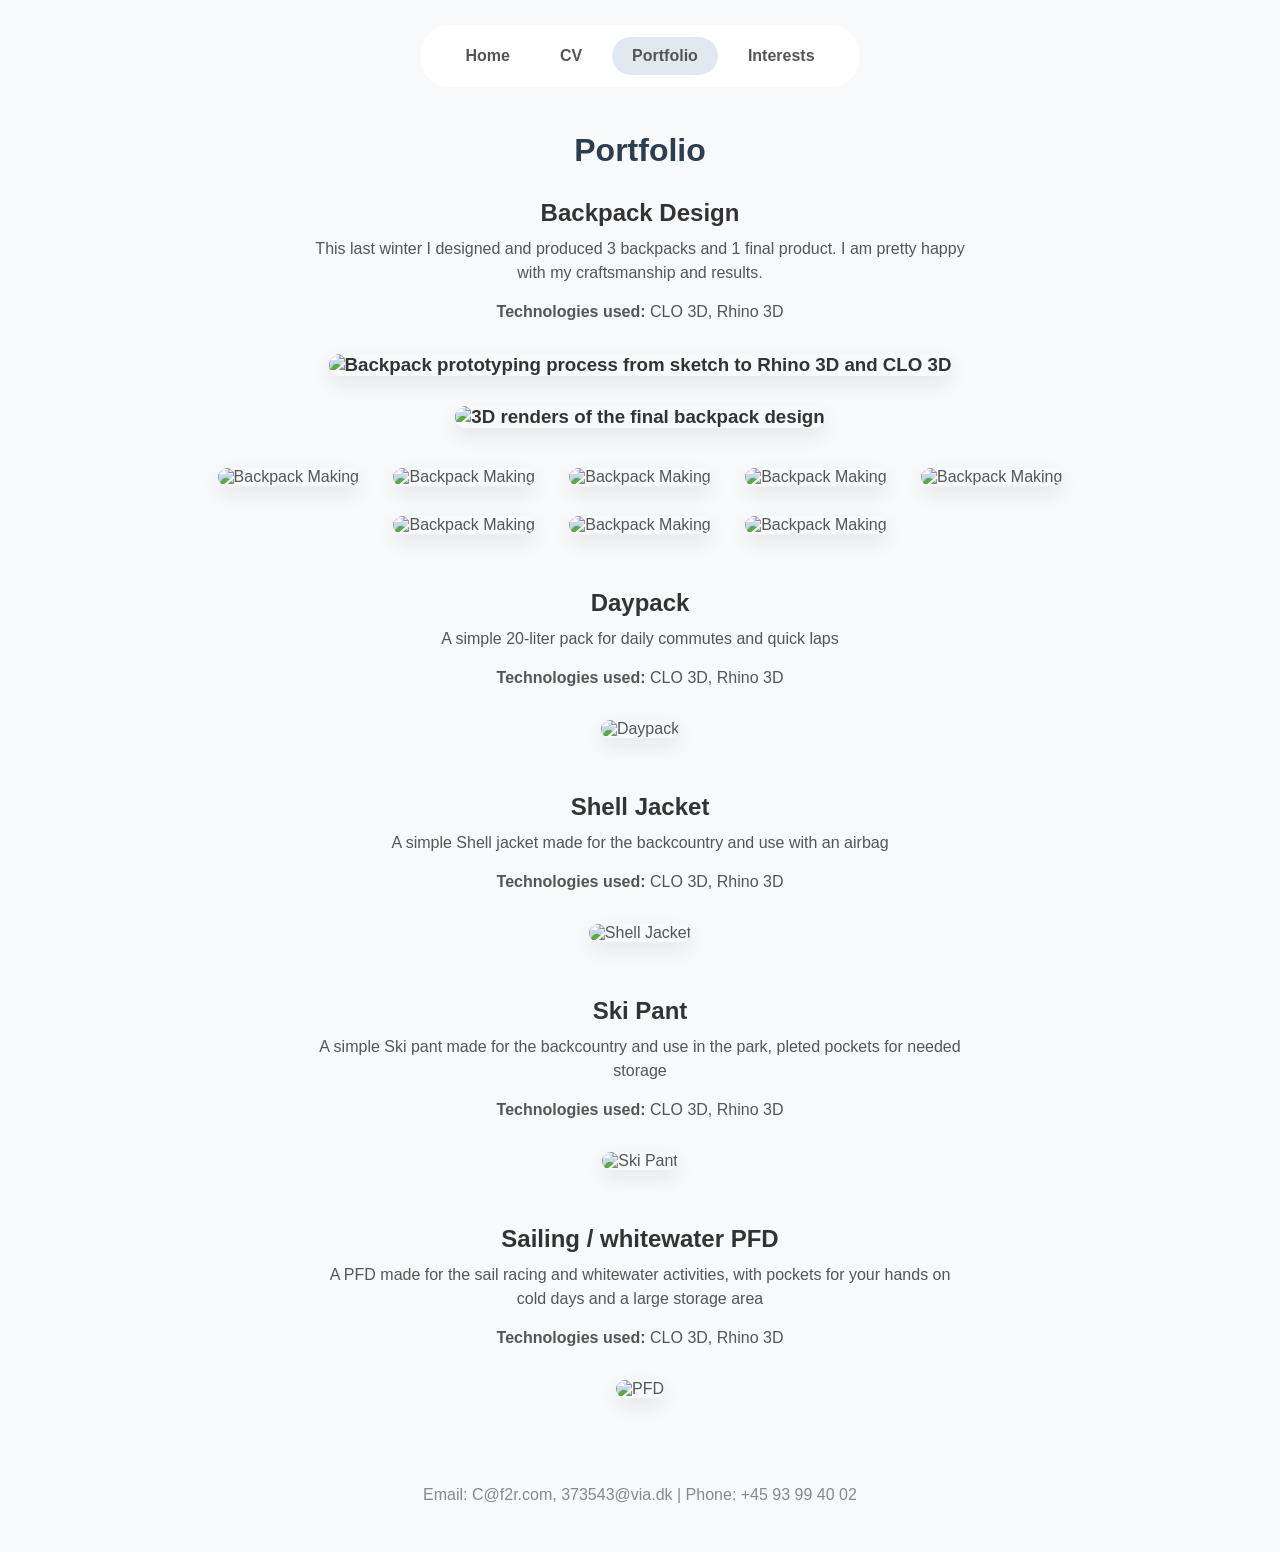
==== portfolio.html @ a856ecea "website" ====
<!DOCTYPE html>
<html lang="en">
<head>
    <meta charset="UTF-8">
    <meta name="viewport" content="width=device-width, initial-scale=1.0">
    <title>Portfolio - Charlie Laursen</title>
    <link rel="stylesheet" href="style.css">
</head>
<body>

    <header>
        <nav>
            <a href="index.html">Home</a>
            <a href="cv.html">CV</a>
            <a href="portfolio.html" class="active">Portfolio</a>
            <a href="interests.html">Interests</a>
        </nav>
    </header>

    <main>
        <h1>Portfolio</h1>

        <section>
            <h2>Backpack Design</h2>
            <p>This last winter I designed and produced 3 backpacks and 1 final product. I am pretty happy with my craftsmanship and results.</p>
            <p><strong>Technologies used:</strong> CLO 3D, Rhino 3D</p>

            
            <h3>
                <img src="images/backpack1.jpg" alt="Backpack prototyping process from sketch to Rhino 3D and CLO 3D" class="large-img">
                <img src="images/backpack_render.jpg" alt="3D renders of the final backpack design" class="large-img">
            </h3>

    
            <div>
                <img src="images/backpack9.jpg" alt="Backpack Making" class="small-img">
                <img src="images/backpack6.jpg" alt="Backpack Making" class="small-img">
                <img src="images/backpack7.jpg" alt="Backpack Making" class="small-img">
                <img src="images/backpack4.jpg" alt="Backpack Making" class="small-img">
                <img src="images/backpack8.jpg" alt="Backpack Making" class="small-img">
                <img src="images/backpack3.jpg" alt="Backpack Making" class="small-img">
                <img src="images/backpack2.jpg" alt="Backpack Making" class="small-img">
                <img src="images/backpack5.jpg" alt="Backpack Making" class="small-img">
            </div>
        </section>

        <section>
            <h2>Daypack</h2>
            <p>A simple 20-liter pack for daily commutes and quick laps</p>
             <p><strong>Technologies used:</strong> CLO 3D, Rhino 3D</p>
            <div class="grid">
                <img src="images/daypack.jpg" alt="Daypack" class="large-img">
            </div>
        </section>

          <section>
            <h2>Shell Jacket</h2>
            <p>A simple Shell jacket made for the backcountry and use with an airbag</p>
             <p><strong>Technologies used:</strong> CLO 3D, Rhino 3D</p>
            <div class="grid">
                <img src="images/jacket.jpg" alt="Shell Jacket" class="large-img">
            </div>
        </section>

         <section>
            <h2>Ski Pant</h2>
            <p>A simple Ski pant made for the backcountry and use in the park, pleted pockets for needed storage</p>
             <p><strong>Technologies used:</strong> CLO 3D, Rhino 3D</p>
            <div class="grid">
                <img src="images/pant.jpg" alt="Ski Pant" class="large-img">
            </div>
        </section>

         <section>
            <h2>Sailing / whitewater PFD</h2>
            <p>A PFD made for the sail racing and whitewater activities, with pockets for your hands on cold days and a large storage area </p>
             <p><strong>Technologies used:</strong> CLO 3D, Rhino 3D</p>
            <div class="grid">
                <img src="images/pfd.jpg" alt="PFD" class="large-img">
            </div>
        </section>

    </main>

    <footer>
        <p>Email: C@f2r.com, 373543@via.dk | Phone: +45 93 99 40 02</p>
    </footer>

</body>
</html>
---- style.css ----
* {
    box-sizing: border-box;
    margin: 0;
    padding: 0;
}

body {
    background-color: #f7f9fa;
    font-family: Arial, sans-serif;
    display: flex;
    flex-direction: column;
    min-height: 100vh;
    text-align: center;
    color: #555;
}

main {
    width: 90%;
    max-width: 1000px;
    margin: 0 auto;
}

section {
    margin-bottom: 40px;
}

nav {
    background-color: #ffffff;
    padding: 12px 20px;
    margin: 25px auto;
    border-radius: 30px;
    width: fit-content;
    max-width: 95%;
    display: flex;
    flex-wrap: wrap;
}

a {
    text-decoration: none;
    padding: 10px 20px;
    color: #555;
    font-weight: bold;
    border-radius: 30px;
    margin: 0 5px;
    transition: background-color 0.2s ease;
    display: inline-block;
}

a:hover {
    background-color: #eef2f5;
    color: #111;
}

a.active {
    background-color: #e2e8f0; 
}

h1 {
    color: #2c3e50;
    margin: 20px 0;
}

h2 {
    color: #333;
    margin: 30px 0 10px 0;
}

h3 {
    color: #333;
    margin-bottom: 10px;
}


p {
    line-height: 1.5;
    max-width: 650px;
    margin: 0 auto 15px auto;
}

img {
    width: 300px;
    height: 220px;
    object-fit: cover; 
    border-radius: 12px;
    box-shadow: 0 8px 20px rgba(0, 0, 0, 0.08);
    margin: 15px;
    vertical-align: middle;
    max-width: 90%;
}

.large-img {
    width: 500px;
    height: auto;
}

.small-img {
    width: 180px;
    height: 180px;
}

footer {
    padding: 30px;
    color: #888;
    margin-top: auto;
}
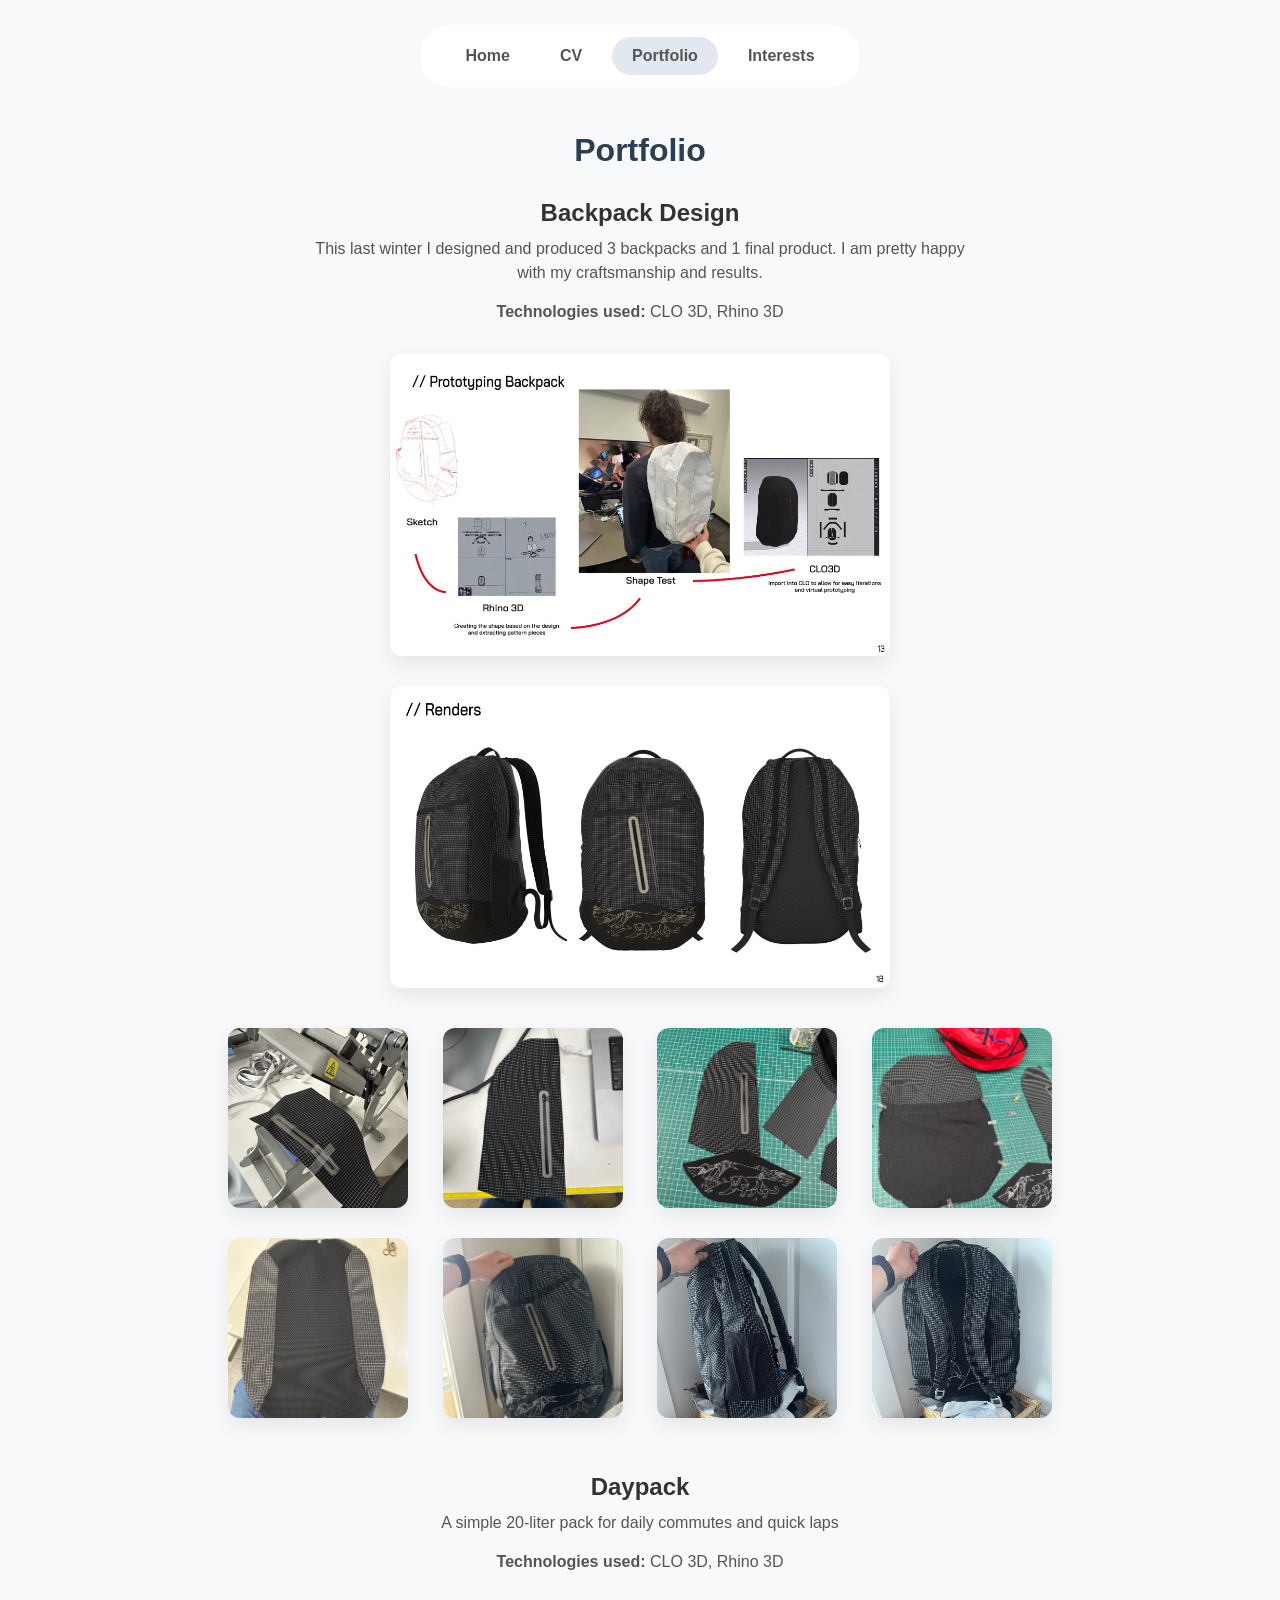
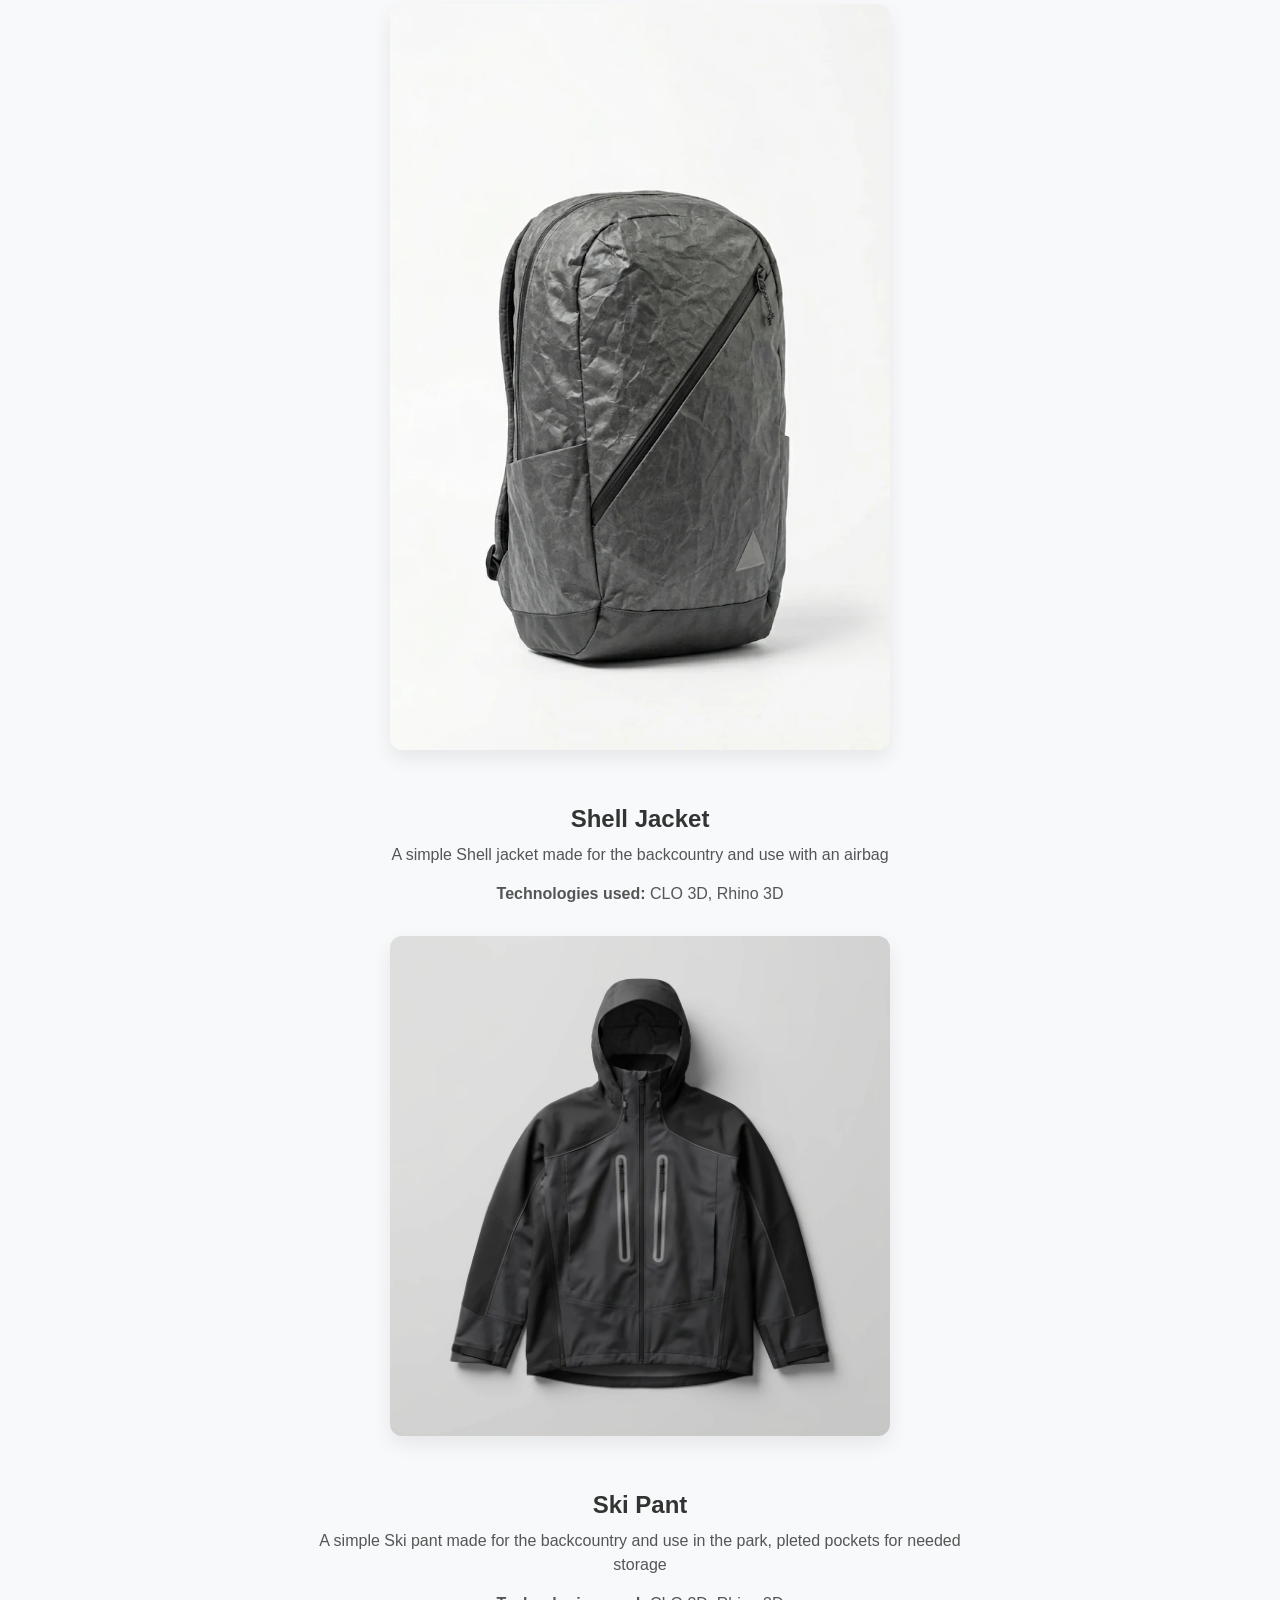
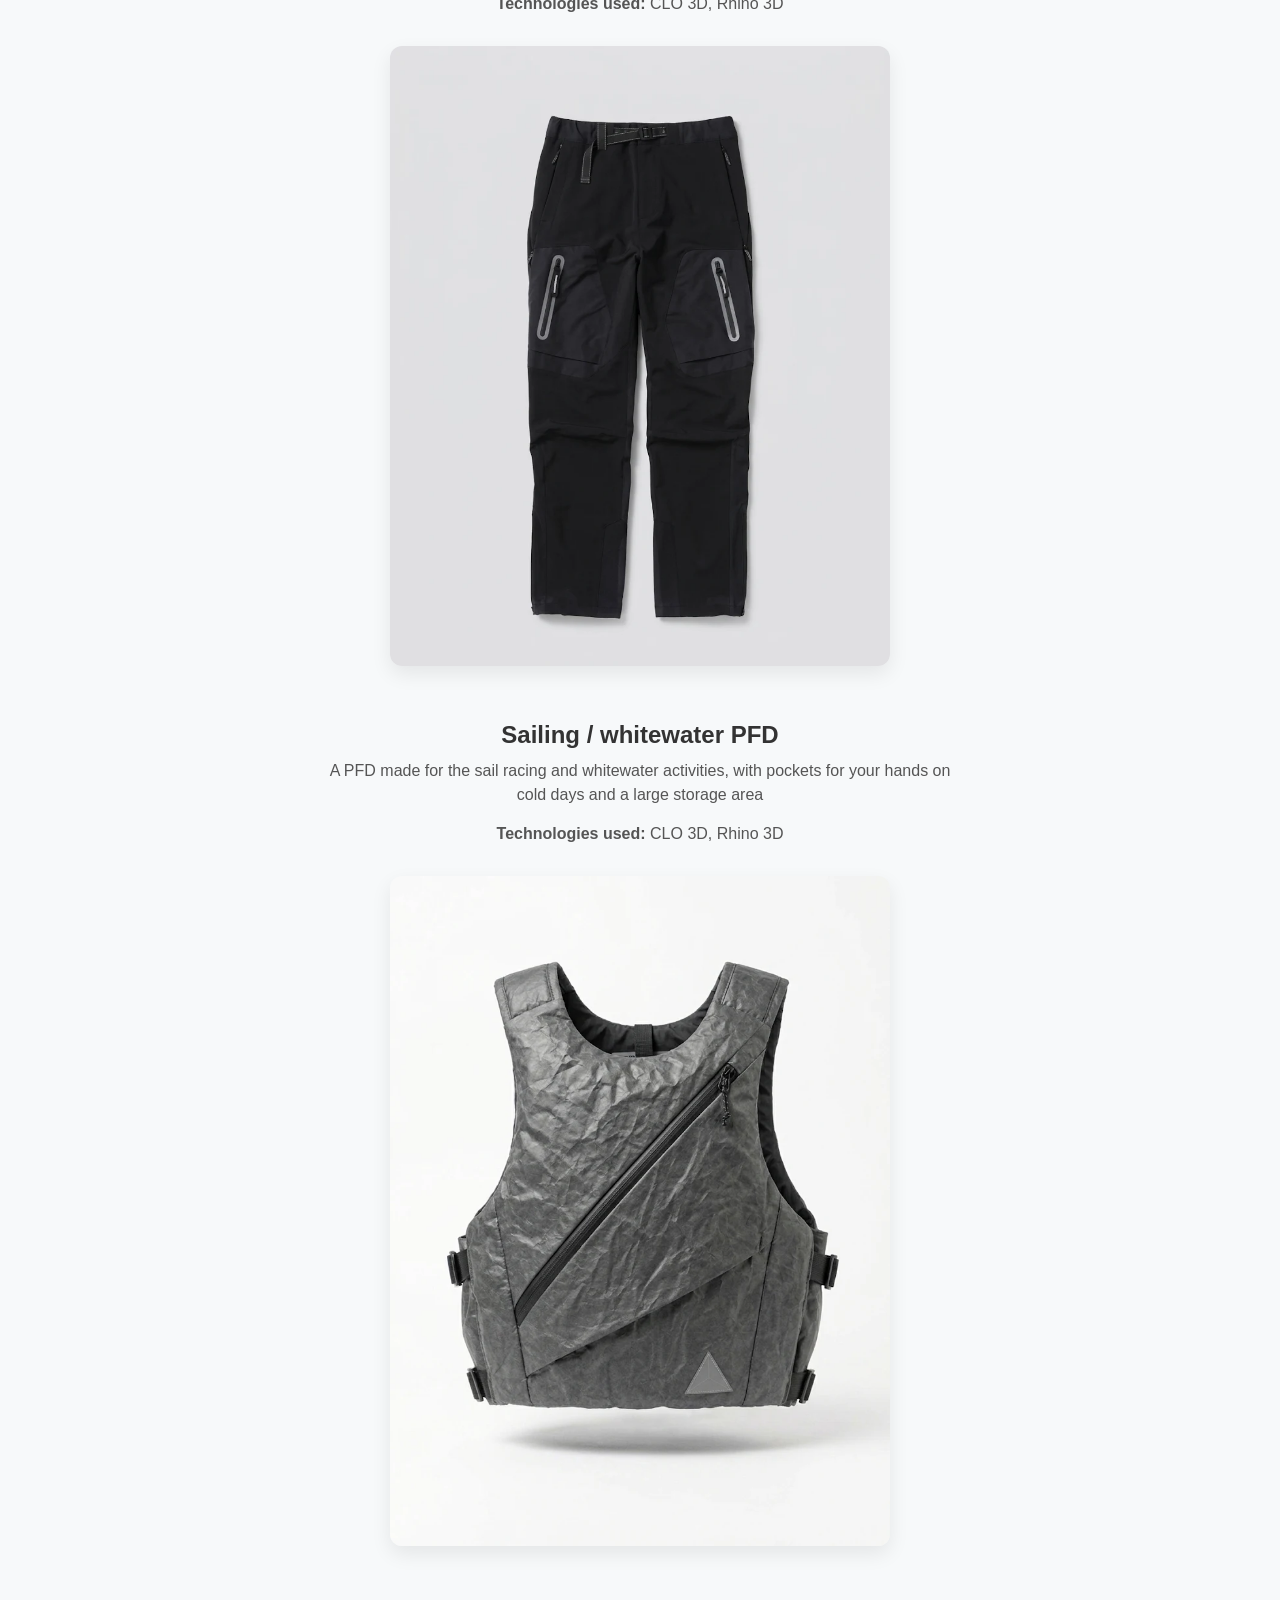
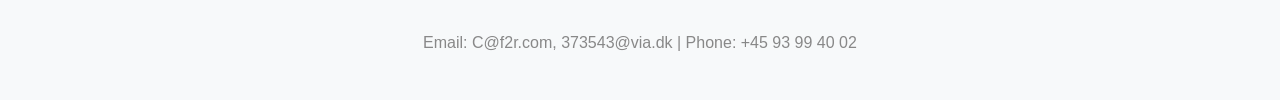
==== commit 0d07da19: "imagesnames" ====
--- a/portfolio.html
+++ b/portfolio.html
@@ -27,20 +27,20 @@
 
             
             <h3>
-                <img src="images/backpack1.jpg" alt="Backpack prototyping process from sketch to Rhino 3D and CLO 3D" class="large-img">
+                <img src="images/Backpack1.jpg" alt="Backpack prototyping process from sketch to Rhino 3D and CLO 3D" class="large-img">
                 <img src="images/backpack_render.jpg" alt="3D renders of the final backpack design" class="large-img">
             </h3>
 
     
             <div>
-                <img src="images/backpack9.jpg" alt="Backpack Making" class="small-img">
-                <img src="images/backpack6.jpg" alt="Backpack Making" class="small-img">
-                <img src="images/backpack7.jpg" alt="Backpack Making" class="small-img">
-                <img src="images/backpack4.jpg" alt="Backpack Making" class="small-img">
-                <img src="images/backpack8.jpg" alt="Backpack Making" class="small-img">
-                <img src="images/backpack3.jpg" alt="Backpack Making" class="small-img">
-                <img src="images/backpack2.jpg" alt="Backpack Making" class="small-img">
-                <img src="images/backpack5.jpg" alt="Backpack Making" class="small-img">
+                <img src="images/Backpack9.jpg" alt="Backpack Making" class="small-img">
+                <img src="images/Backpack6.jpg" alt="Backpack Making" class="small-img">
+                <img src="images/Backpack7.jpg" alt="Backpack Making" class="small-img">
+                <img src="images/Backpack4.jpg" alt="Backpack Making" class="small-img">
+                <img src="images/Backpack8.jpg" alt="Backpack Making" class="small-img">
+                <img src="images/Backpack3.jpg" alt="Backpack Making" class="small-img">
+                <img src="images/Backpack2.jpg" alt="Backpack Making" class="small-img">
+                <img src="images/Backpack5.jpg" alt="Backpack Making" class="small-img">
             </div>
         </section>
 
